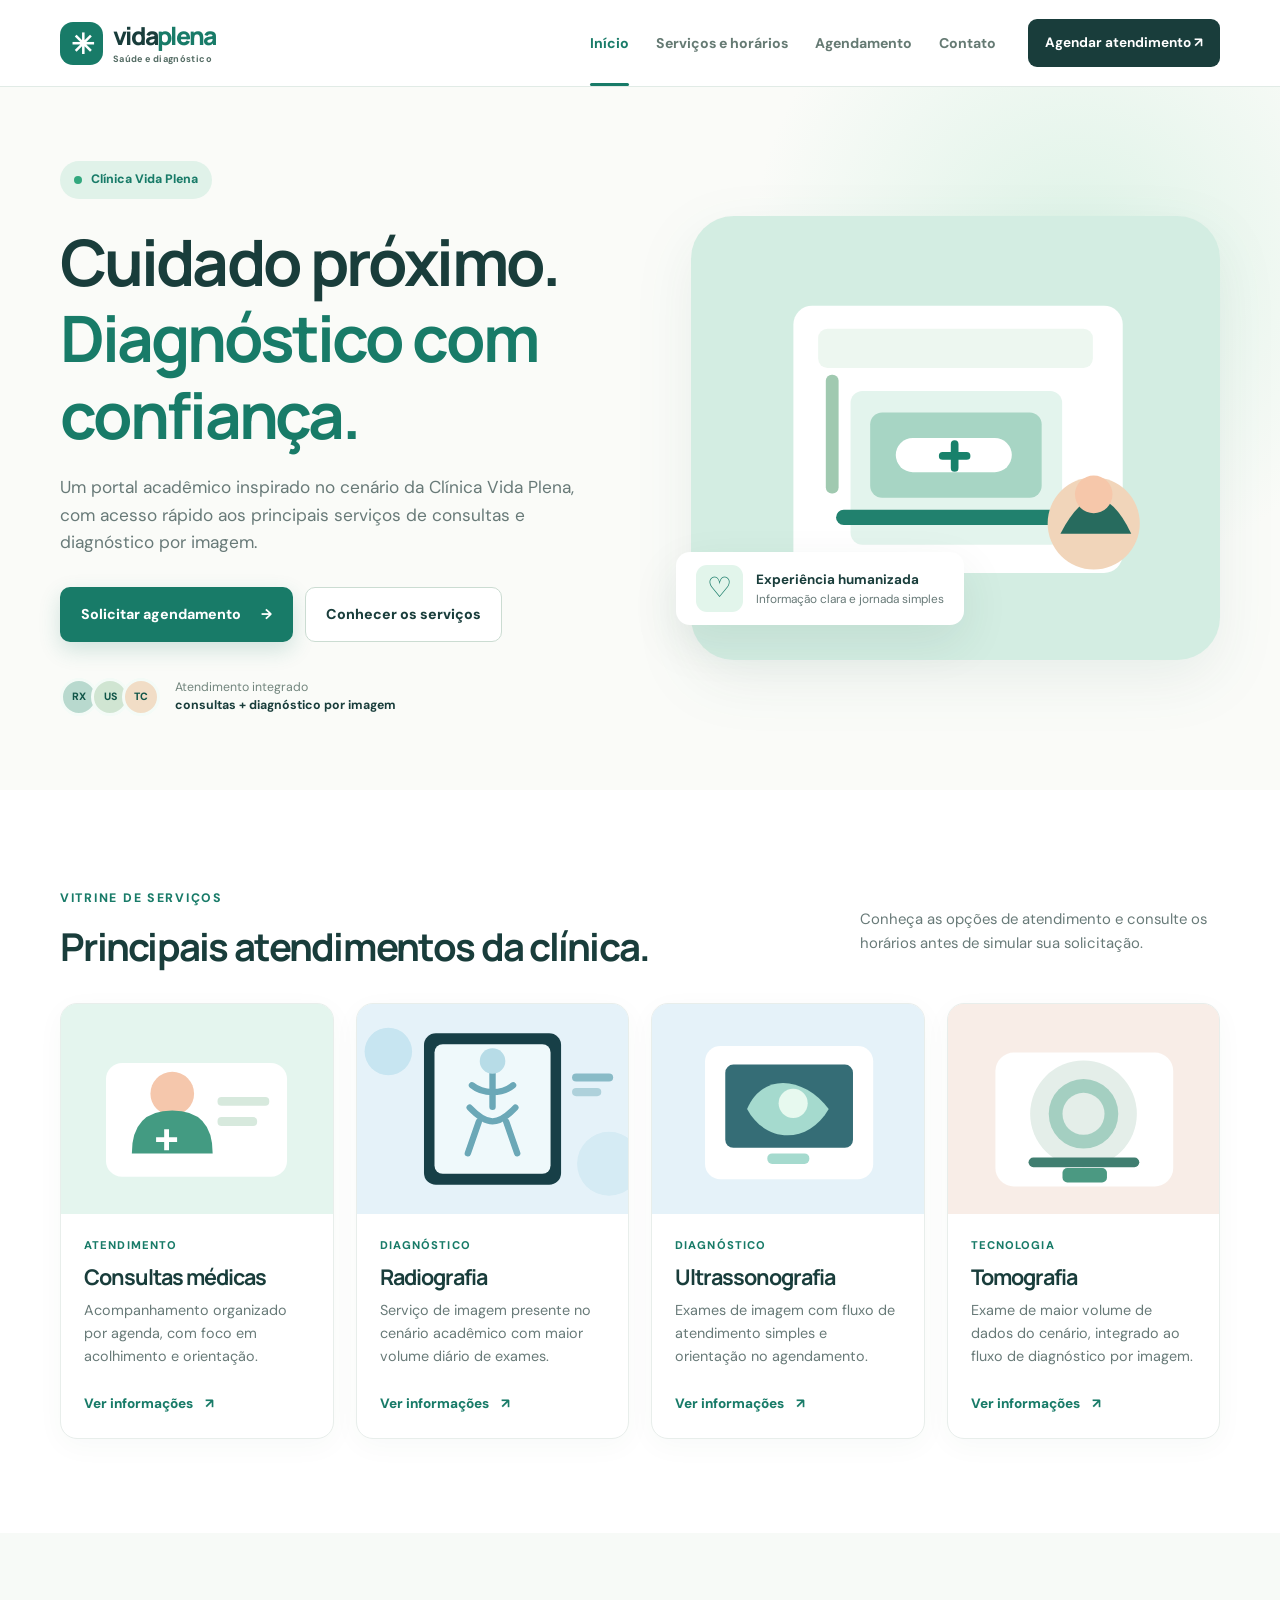
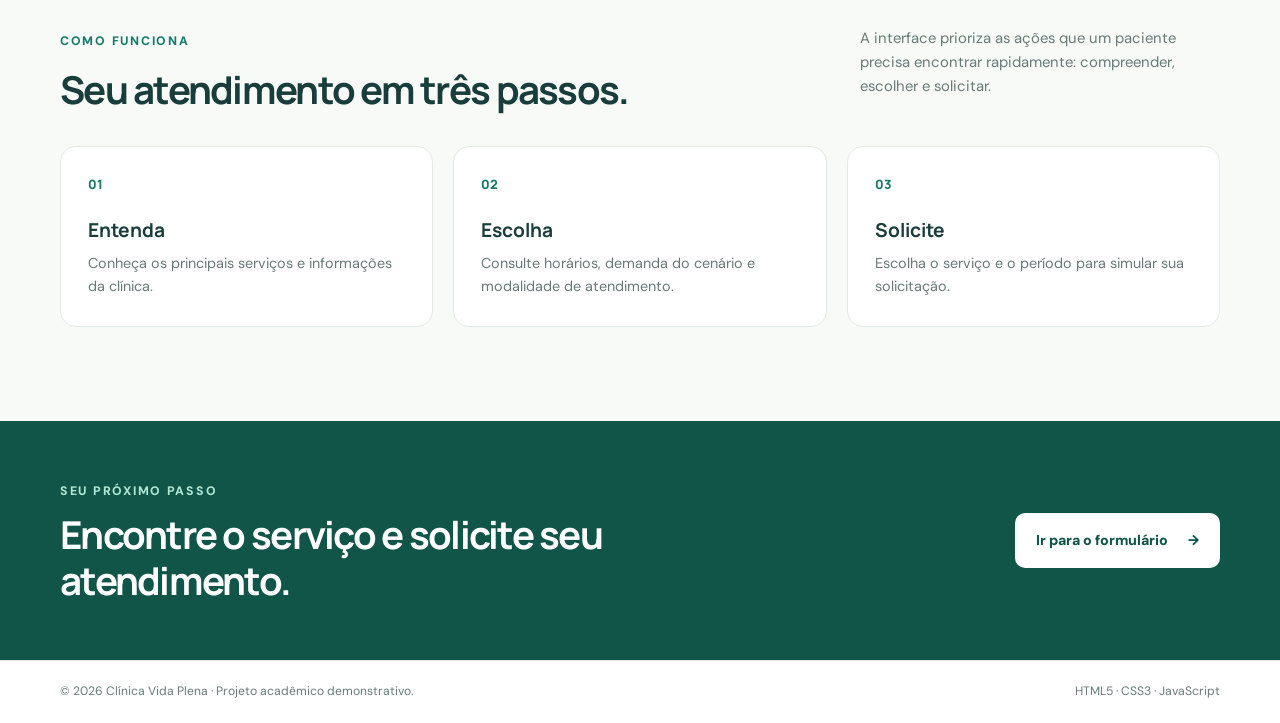
==== index.html @ b6d7f19d "Portal Clínica Vida Plena" ====
<!DOCTYPE html>
<html lang="pt-BR" class="no-js">
<head>
  <meta charset="UTF-8">
  <script>document.documentElement.classList.replace("no-js", "js");</script>
  <meta name="viewport" content="width=device-width, initial-scale=1.0">
  <meta name="description" content="Portal acadêmico da Clínica Vida Plena: consultas e serviços de diagnóstico por imagem.">
  <title>Início | Clínica Vida Plena</title>

  <link rel="preconnect" href="https://fonts.googleapis.com">
  <link rel="preconnect" href="https://fonts.gstatic.com" crossorigin>
  <link href="https://fonts.googleapis.com/css2?family=DM+Sans:wght@400;500;600;700&family=Manrope:wght@500;600;700;800&display=swap" rel="stylesheet">
  <link rel="stylesheet" href="style.css">
</head>
<body>
  <a class="skip-link" href="#conteudo">Pular para o conteúdo</a>

  <header class="site-header">
    <div class="container header-inner">
      <a class="brand" href="index.html" aria-label="Clínica Vida Plena, página inicial">
        <span class="brand-mark" aria-hidden="true">✳</span>
        <span>
          vida<span class="brand-accent">plena</span>
          <small>Saúde e diagnóstico</small>
        </span>
      </a>

      <button
        class="menu-toggle"
        type="button"
        aria-label="Abrir menu"
        aria-expanded="false"
        aria-controls="site-nav"
      >☰</button>

      <nav id="site-nav" class="site-nav" aria-label="Navegação principal">
        <a href="index.html" class="active" aria-current="page">Início</a>
        <a href="detalhes.html">Serviços e horários</a>
        <a href="cadastro.html">Agendamento</a>
        <a href="contato.html">Contato</a>
      </nav>

      <a class="header-cta" href="cadastro.html">
        Agendar atendimento <span aria-hidden="true">↗</span>
      </a>
    </div>
  </header>

  <main id="conteudo" tabindex="-1">
    <section class="hero" aria-labelledby="hero-title">
      <div class="container hero-layout">
        <div class="hero-copy">
          <span class="eyebrow">
            <span class="status-dot" aria-hidden="true"></span>
            Clínica Vida Plena
          </span>

          <h1 id="hero-title">
            Cuidado próximo.<br>
            <span>Diagnóstico com confiança.</span>
          </h1>

          <p>
            Um portal acadêmico inspirado no cenário da Clínica Vida Plena, com acesso rápido
            aos principais serviços de consultas e diagnóstico por imagem.
          </p>

          <div class="hero-actions">
            <a href="cadastro.html" class="btn btn-primary">
              Solicitar agendamento <span aria-hidden="true">→</span>
            </a>
            <a href="detalhes.html" class="btn btn-outline">Conhecer os serviços</a>
          </div>

          <div class="hero-proof" aria-label="Destaques do atendimento">
            <div class="avatars" aria-hidden="true">
              <span>RX</span>
              <span>US</span>
              <span>TC</span>
            </div>
            <span>
              Atendimento integrado<br>
              <strong>consultas + diagnóstico por imagem</strong>
            </span>
          </div>
        </div>

        <div class="hero-visual">
          <img
            src="assets/clinica.svg"
            alt="Ilustração de um ambiente acolhedor de atendimento da Clínica Vida Plena"
            width="620"
            height="520"
          >

          <div class="floating-card">
            <span class="floating-icon" aria-hidden="true">♡</span>
            <span>
              <strong>Experiência humanizada</strong>
              <small>Informação clara e jornada simples</small>
            </span>
          </div>
        </div>
      </div>
    </section>

    <section class="services section-pad" aria-labelledby="services-heading">
      <div class="container">
        <div class="section-heading">
          <div>
            <span class="section-label">VITRINE DE SERVIÇOS</span>
            <h2 id="services-heading">Principais atendimentos da clínica.</h2>
          </div>
          <p>
            Conheça as opções de atendimento e consulte os horários antes de simular sua solicitação.
          </p>
        </div>

        <div class="card-grid">
          <article class="service-card">
            <div class="service-image bg-mint">
              <img
                src="assets/consulta.svg"
                width="360"
                height="230"
                alt="Ilustração de uma consulta médica"
              >
            </div>
            <div class="service-content">
              <span class="card-category">ATENDIMENTO</span>
              <h3>Consultas médicas</h3>
              <p>Acompanhamento organizado por agenda, com foco em acolhimento e orientação.</p>
              <a href="detalhes.html#consultas" class="card-link">
                Ver informações <span aria-hidden="true">↗</span>
              </a>
            </div>
          </article>

          <article class="service-card">
            <div class="service-image bg-blue">
              <img
                src="assets/radiografia.svg"
                width="360"
                height="230"
                alt="Ilustração representando um exame de radiografia"
              >
            </div>
            <div class="service-content">
              <span class="card-category">DIAGNÓSTICO</span>
              <h3>Radiografia</h3>
              <p>Serviço de imagem presente no cenário acadêmico com maior volume diário de exames.</p>
              <a href="detalhes.html#radiografia" class="card-link">
                Ver informações <span aria-hidden="true">↗</span>
              </a>
            </div>
          </article>

          <article class="service-card">
            <div class="service-image bg-lilac">
              <img
                src="assets/ultrassom.svg"
                width="360"
                height="230"
                alt="Ilustração de um exame de ultrassonografia"
              >
            </div>
            <div class="service-content">
              <span class="card-category">DIAGNÓSTICO</span>
              <h3>Ultrassonografia</h3>
              <p>Exames de imagem com fluxo de atendimento simples e orientação no agendamento.</p>
              <a href="detalhes.html#ultrassonografia" class="card-link">
                Ver informações <span aria-hidden="true">↗</span>
              </a>
            </div>
          </article>

          <article class="service-card">
            <div class="service-image bg-peach">
              <img
                src="assets/tomografia.svg"
                width="360"
                height="230"
                alt="Ilustração de um equipamento de tomografia computadorizada"
              >
            </div>
            <div class="service-content">
              <span class="card-category">TECNOLOGIA</span>
              <h3>Tomografia</h3>
              <p>Exame de maior volume de dados do cenário, integrado ao fluxo de diagnóstico por imagem.</p>
              <a href="detalhes.html#tomografia" class="card-link">
                Ver informações <span aria-hidden="true">↗</span>
              </a>
            </div>
          </article>
        </div>
      </div>
    </section>

    <section class="journey section-pad" aria-labelledby="journey-heading">
      <div class="container">
        <div class="section-heading">
          <div>
            <span class="section-label">COMO FUNCIONA</span>
            <h2 id="journey-heading">Seu atendimento em três passos.</h2>
          </div>
          <p>
            A interface prioriza as ações que um paciente precisa encontrar rapidamente:
            compreender, escolher e solicitar.
          </p>
        </div>

        <ol class="journey-grid">
          <li>
            <span>01</span>
            <strong>Entenda</strong>
            <p>Conheça os principais serviços e informações da clínica.</p>
          </li>
          <li>
            <span>02</span>
            <strong>Escolha</strong>
            <p>Consulte horários, demanda do cenário e modalidade de atendimento.</p>
          </li>
          <li>
            <span>03</span>
            <strong>Solicite</strong>
            <p>Escolha o serviço e o período para simular sua solicitação.</p>
          </li>
        </ol>
      </div>
    </section>

    <section class="cta-band" aria-label="Chamada para agendamento">
      <div class="container cta-inner">
        <div>
          <span class="section-label light">SEU PRÓXIMO PASSO</span>
          <h2>Encontre o serviço e solicite seu atendimento.</h2>
        </div>
        <a href="cadastro.html" class="btn btn-light">
          Ir para o formulário <span aria-hidden="true">→</span>
        </a>
      </div>
    </section>
  </main>

  <footer class="site-footer">
    <div class="container footer-inner">
      <p>© <span id="current-year">2026</span> Clínica Vida Plena · Projeto acadêmico demonstrativo.</p>
      <p>HTML5 · CSS3 · JavaScript</p>
    </div>
  </footer>

  <script src="script.js" defer></script>
</body>
</html>
---- style.css ----
/* =========================================================
   CLÍNICA VIDA PLENA — STYLE.CSS
   Projeto acadêmico: HTML5, CSS3 e JavaScript
   ========================================================= */

:root {
  --ink: #193d3b;
  --muted: #687a78;
  --green: #187b68;
  --deep: #105548;
  --mint: #e8f6ee;
  --line: #e1ebe6;
  --cream: #fafbf8;
  --white: #ffffff;
  --shadow: 0 18px 48px rgba(23, 70, 60, 0.09);
}

* {
  box-sizing: border-box;
}

html {
  scroll-behavior: smooth;
}

body {
  margin: 0;
  background: var(--white);
  color: var(--ink);
  font: 16px/1.6 "DM Sans", sans-serif;
}

h1,
h2,
h3,
p {
  margin-top: 0;
}

h1,
h2,
h3 {
  font-family: "Manrope", sans-serif;
  line-height: 1.2;
  letter-spacing: -0.045em;
}

h1 {
  font-size: clamp(2.7rem, 5vw, 5.2rem);
}

h2 {
  font-size: clamp(2rem, 3vw, 3.2rem);
}

h3 {
  font-size: 1.35rem;
}

p {
  color: var(--muted);
}

a {
  color: inherit;
  text-decoration: none;
}

img {
  max-width: 100%;
  height: auto;
}

button,
input,
select {
  font: inherit;
}

.container {
  width: min(1160px, calc(100% - 44px));
  margin: 0 auto;
}

/* Acessibilidade */
.skip-link {
  position: fixed;
  top: 12px;
  left: 12px;
  z-index: 100;
  transform: translateY(-160%);
  padding: 10px 14px;
  border-radius: 8px;
  background: var(--ink);
  color: var(--white);
  font-weight: 700;
}

.skip-link:focus {
  transform: translateY(0);
}

/* Cabeçalho e navegação */
.site-header {
  position: sticky;
  top: 0;
  z-index: 20;
  border-bottom: 1px solid var(--line);
  background: rgba(255, 255, 255, 0.96);
  backdrop-filter: blur(12px);
}

.header-inner {
  display: flex;
  align-items: center;
  gap: 32px;
  min-height: 86px;
}

.brand {
  display: flex;
  align-items: center;
  gap: 10px;
  font-family: "Manrope", sans-serif;
  font-size: 1.55rem;
  font-weight: 800;
  line-height: 1.1;
  letter-spacing: -0.07em;
}

.brand-mark {
  display: grid;
  place-items: center;
  width: 43px;
  height: 43px;
  border-radius: 13px;
  background: var(--green);
  color: var(--white);
  font-size: 28px;
}

.brand-accent {
  color: var(--green);
}

.brand small {
  display: block;
  margin-top: 4px;
  color: #536b63;
  font-family: "DM Sans", sans-serif;
  font-size: 0.57rem;
  font-weight: 700;
  letter-spacing: 0.04em;
}

.site-nav {
  display: flex;
  align-items: center;
  gap: 27px;
  margin-left: auto;
}

.site-nav a {
  color: #657a73;
  font-size: 0.88rem;
  font-weight: 700;
  transition: color 0.2s ease;
}

.site-nav a:hover,
.site-nav a.active {
  color: var(--green);
}

.site-nav a.active {
  position: relative;
}

.site-nav a.active::after {
  position: absolute;
  right: 0;
  bottom: -32px;
  left: 0;
  height: 3px;
  border-radius: 2px;
  background: var(--green);
  content: "";
}

.header-cta {
  padding: 13px 17px;
  border-radius: 9px;
  background: var(--ink);
  color: var(--white);
  font-size: 0.85rem;
  font-weight: 700;
  transition: transform 0.2s ease, background 0.2s ease;
}

.header-cta:hover {
  transform: translateY(-2px);
  background: var(--deep);
}

.menu-toggle {
  display: none;
  border: 0;
  background: transparent;
  color: var(--ink);
  cursor: pointer;
  font-size: 1.6rem;
}

/* Botões */
.btn {
  display: inline-flex;
  align-items: center;
  justify-content: center;
  gap: 20px;
  padding: 15px 20px;
  border: 1px solid transparent;
  border-radius: 10px;
  cursor: pointer;
  font-size: 0.89rem;
  font-weight: 800;
  transition: transform 0.2s ease, background 0.2s ease, box-shadow 0.2s ease;
}

.btn:hover {
  transform: translateY(-3px);
}

.btn-primary {
  background: var(--green);
  box-shadow: 0 8px 21px rgba(24, 123, 104, 0.19);
  color: var(--white);
}

.btn-primary:hover {
  background: var(--deep);
}

.btn-outline {
  border-color: #cbdcd2;
  background: var(--white);
  color: var(--ink);
}

.btn-outline:hover {
  background: #f3faf6;
}

.btn-light {
  background: var(--white);
  color: var(--deep);
}

/* Página inicial */
.hero {
  overflow: hidden;
  background:
    radial-gradient(circle at 84% 24%, rgba(212, 240, 225, 0.75), transparent 27%),
    var(--cream);
}

.hero-layout {
  display: grid;
  grid-template-columns: 1.05fr 0.95fr;
  align-items: center;
  gap: 46px;
  padding: 74px 0;
}

.eyebrow,
.section-label {
  color: var(--green);
  font-size: 0.77rem;
  font-weight: 800;
  letter-spacing: 0.14em;
}

.eyebrow {
  display: inline-flex;
  align-items: center;
  gap: 9px;
  padding: 9px 14px;
  border-radius: 30px;
  background: #e0f2e9;
  letter-spacing: 0;
}

.status-dot {
  width: 8px;
  height: 8px;
  border-radius: 50%;
  background: #32a87e;
}

.hero h1 {
  margin: 25px 0 20px;
}

.hero h1 span,
.page-banner h1 span {
  color: var(--green);
}

.hero-copy > p {
  max-width: 530px;
  font-size: 1.08rem;
}

.hero-actions {
  display: flex;
  flex-wrap: wrap;
  gap: 12px;
  margin: 30px 0 36px;
}

.hero-proof {
  display: flex;
  align-items: center;
  gap: 15px;
  color: #72857d;
  font-size: 0.77rem;
  line-height: 1.45;
}

.hero-proof strong {
  color: var(--ink);
}

.avatars {
  display: flex;
  padding-left: 7px;
}

.avatars span {
  display: grid;
  place-items: center;
  width: 38px;
  height: 38px;
  margin-left: -7px;
  border: 3px solid #f4fbf7;
  border-radius: 50%;
  background: #b8d9ce;
  color: var(--deep);
  font-size: 0.66rem;
  font-weight: 800;
}

.avatars span:nth-child(2) {
  background: #d0e5d2;
}

.avatars span:nth-child(3) {
  background: #f1ddc6;
}

.hero-visual {
  position: relative;
}

.hero-visual > img {
  display: block;
  width: 100%;
  filter: drop-shadow(0 20px 28px rgba(31, 94, 72, 0.08));
}

.floating-card {
  position: absolute;
  bottom: 35px;
  left: -15px;
  display: flex;
  align-items: center;
  gap: 13px;
  padding: 13px 20px;
  border-radius: 14px;
  background: var(--white);
  box-shadow: var(--shadow);
}

.floating-icon {
  display: grid;
  place-items: center;
  width: 47px;
  height: 47px;
  border-radius: 11px;
  background: #e2f5eb;
  color: var(--green);
  font-size: 28px;
}

.floating-card strong,
.floating-card small {
  display: block;
}

.floating-card strong {
  font-size: 0.84rem;
}

.floating-card small {
  color: var(--muted);
  font-size: 0.74rem;
}

.section-pad {
  padding: 94px 0;
}

.section-heading {
  display: flex;
  align-items: end;
  justify-content: space-between;
  gap: 40px;
  margin-bottom: 33px;
}

.section-heading h2 {
  margin: 15px 0 0;
}

.section-heading > p {
  max-width: 360px;
  font-size: 0.93rem;
}

/* Requisito: vitrine em CSS Grid */
.card-grid {
  display: grid;
  grid-template-columns: repeat(4, minmax(0, 1fr));
  gap: 22px;
}

.service-card {
  overflow: hidden;
  border: 1px solid #e8eeeb;
  border-radius: 17px;
  background: var(--white);
  box-shadow: 0 7px 28px rgba(27, 76, 61, 0.035);
  transition: transform 0.25s ease, box-shadow 0.25s ease;
}

/* Requisito: efeito hover com transform: scale */
.service-card:hover {
  transform: scale(1.025);
  box-shadow: var(--shadow);
}

.service-image {
  display: grid;
  place-items: center;
  height: 210px;
  overflow: hidden;
}

.service-image img {
  width: 100%;
  height: 100%;
  object-fit: cover;
}

.bg-mint {
  background: #e4f5ee;
}

.bg-blue {
  background: #e5f2f9;
}

.bg-lilac {
  background: #f0eef8;
}

.bg-peach {
  background: #f8ede7;
}

.service-content {
  padding: 23px;
}

.card-category {
  color: var(--green);
  font-size: 0.7rem;
  font-weight: 800;
  letter-spacing: 0.1em;
}

.service-content h3 {
  margin: 9px 0;
}

.service-content p {
  min-height: 86px;
  font-size: 0.9rem;
}

.card-link {
  color: var(--green);
  font-size: 0.85rem;
  font-weight: 800;
}

.card-link span {
  margin-left: 9px;
}

.journey {
  background: #f7faf7;
}

.journey-grid {
  display: grid;
  grid-template-columns: repeat(3, minmax(0, 1fr));
  gap: 20px;
  margin: 0;
  padding: 0;
  list-style: none;
}

.journey-grid li {
  padding: 27px;
  border: 1px solid var(--line);
  border-radius: 16px;
  background: var(--white);
}

.journey-grid li > span {
  display: block;
  margin-bottom: 20px;
  color: var(--green);
  font-family: "Manrope", sans-serif;
  font-size: 0.8rem;
  font-weight: 800;
}

.journey-grid strong {
  display: block;
  margin-bottom: 7px;
  font-family: "Manrope", sans-serif;
  font-size: 1.2rem;
}

.journey-grid p {
  margin: 0;
  font-size: 0.9rem;
}

.cta-band {
  padding: 56px 0;
  background: var(--deep);
}

.cta-inner {
  display: flex;
  align-items: center;
  justify-content: space-between;
  gap: 25px;
}

.cta-inner h2 {
  max-width: 650px;
  margin: 10px 0 0;
  color: var(--white);
}

.section-label.light {
  color: #b0e7d3;
}

/* Páginas internas */
.page-banner {
  padding: 84px 0 75px;
  background: #f2f9f5;
}

.page-banner.compact {
  padding: 67px 0;
}

.page-banner h1 {
  margin: 17px 0;
  font-size: clamp(2.5rem, 4.5vw, 4.4rem);
}

.page-banner p {
  max-width: 650px;
  margin: 0;
}

.details-layout {
  display: grid;
  grid-template-columns: 1fr 1fr;
  align-items: center;
  gap: 80px;
}

.details-layout h2 {
  margin: 16px 0;
}

.body-lead {
  font-size: 1.05rem;
}

.feature-list {
  margin: 30px 0 0;
}

.feature-list > div {
  padding: 18px 0;
  border-top: 1px solid var(--line);
}

.feature-list dt {
  font-weight: 800;
}

.feature-list dd {
  margin: 5px 0 0;
  color: var(--muted);
  font-size: 0.92rem;
}

.video-card {
  padding: 12px;
  border: 1px solid var(--line);
  border-radius: 18px;
  background: var(--white);
  box-shadow: var(--shadow);
}

.video-shell {
  overflow: hidden;
  border-radius: 12px;
  background: #e6efe8;
  aspect-ratio: 16 / 9;
}

.video-shell iframe {
  width: 100%;
  height: 100%;
  border: 0;
}

.video-caption {
  margin: 12px 7px 4px;
  font-size: 0.74rem;
}

.soft-section {
  background: #f7faf7;
}

.soft-section h2 {
  margin: 16px 0;
}

.section-intro {
  max-width: 720px;
}

/* Requisito: tabela semântica + border-collapse */
.table-scroll {
  overflow-x: auto;
  margin-top: 26px;
  border: 1px solid var(--line);
  border-radius: 14px;
  background: var(--white);
}

table {
  width: 100%;
  min-width: 680px;
  border-collapse: collapse;
}

caption {
  padding: 18px 22px;
  text-align: left;
  font-weight: 700;
}

th,
td {
  padding: 16px 22px;
  border-top: 1px solid var(--line);
  text-align: left;
  font-size: 0.9rem;
}

thead {
  background: #ecf6ef;
}

thead th {
  color: var(--deep);
}

/* Requisito: efeito zebrado e destaque no hover */
tbody tr:nth-child(even) {
  background: #f8fbf9;
}

tbody tr:hover {
  background: #e9f5ed;
}

/* Requisito: indicadores com progress e Flexbox */
.indicators {
  display: grid;
  grid-template-columns: repeat(3, minmax(0, 1fr));
  gap: 20px;
  margin-top: 35px;
}

.indicator {
  padding: 23px;
  border: 1px solid var(--line);
  border-radius: 13px;
  background: var(--white);
}

.indicator-head,
.progress-row {
  display: flex;
  align-items: center;
  justify-content: space-between;
  gap: 15px;
}

.indicator-head {
  margin-bottom: 13px;
  font-size: 0.92rem;
}

.indicator-head strong {
  color: var(--green);
}

.progress-row progress {
  flex: 1;
  height: 13px;
  accent-color: var(--green);
}

.progress-row span {
  color: var(--muted);
  font-size: 0.72rem;
}

.tiny-note {
  margin-top: 15px;
  font-size: 0.75rem;
}

/* Formulário */
.form-layout {
  display: grid;
  grid-template-columns: 0.75fr 1.25fr;
  align-items: start;
  gap: 65px;
}

.form-aside h2 {
  margin: 13px 0 18px;
}

.aside-note {
  display: flex;
  gap: 13px;
  margin-top: 30px;
  padding: 20px;
  border-radius: 13px;
  background: #e8f6ee;
}

.aside-note > span {
  color: var(--green);
  font-size: 23px;
}

.aside-note p {
  margin: 0;
  font-size: 0.84rem;
}

.appointment-form {
  padding: 32px;
  border: 1px solid var(--line);
  border-radius: 18px;
  background: var(--white);
  box-shadow: var(--shadow);
}

fieldset {
  min-width: 0;
  margin: 0 0 30px;
  padding: 0;
  border: 0;
}

fieldset + fieldset {
  padding-top: 26px;
  border-top: 1px solid var(--line);
}

legend {
  margin-bottom: 20px;
  font-family: "Manrope", sans-serif;
  font-size: 1.15rem;
  font-weight: 800;
}

.input-grid {
  display: grid;
  grid-template-columns: 1fr 1fr;
  gap: 16px;
}

.form-field {
  margin-bottom: 21px;
}

.form-field label,
.field-label {
  display: block;
  margin-bottom: 8px;
  font-size: 0.87rem;
  font-weight: 700;
}

.form-field label span[aria-hidden="true"],
.field-label span[aria-hidden="true"] {
  color: #c75e3d;
}

input:not([type="radio"]),
select {
  width: 100%;
  padding: 13px 14px;
  border: 1px solid #ccddd4;
  border-radius: 9px;
  outline: none;
  background: var(--white);
  color: var(--ink);
  transition: border-color 0.2s ease, box-shadow 0.2s ease;
}

/* Requisito: feedback visual com :focus */
input:focus,
select:focus {
  border-color: var(--green);
  box-shadow: 0 0 0 4px rgba(24, 123, 104, 0.12);
}

.radio-group {
  display: flex;
  gap: 10px;
}

.radio-card {
  display: flex !important;
  flex: 1;
  align-items: center;
  gap: 8px;
  padding: 12px;
  border: 1px solid #d8e5dd;
  border-radius: 9px;
  background: #f8fbf9;
  cursor: pointer;
}

.radio-card:has(input:checked) {
  border-color: var(--green);
  background: #e5f5eb;
}

.radio-card input {
  accent-color: var(--green);
}

.form-submit {
  width: 100%;
}

.form-feedback {
  margin-top: 18px;
  padding: 15px 17px;
  border: 1px solid #b6dcca;
  border-radius: 10px;
  background: #e8f7ef;
  color: var(--deep);
  font-size: 0.9rem;
}

/* Perfil / contato — centralização com Flexbox */
.contact-stage {
  display: flex;
  align-items: center;
  justify-content: center;
  min-height: calc(100vh - 156px);
  padding: 55px 22px;
  background: radial-gradient(circle at 50% 15%, #e3f5e9, #f9fbf8 65%);
}

.profile-card {
  width: min(100%, 500px);
  padding: 38px;
  border: 1px solid var(--line);
  border-radius: 23px;
  background: var(--white);
  box-shadow: 0 25px 75px rgba(24, 72, 58, 0.10);
  text-align: center;
}

.profile-photo-wrap {
  display: flex;
  justify-content: center;
  margin-bottom: 18px;
}

.profile-photo {
  width: 132px;
  height: 132px;
  border: 6px solid #eaf5ef;
  border-radius: 50%;
  object-fit: cover;
}

.profile-tag {
  display: inline-block;
  padding: 6px 13px;
  border-radius: 20px;
  background: #e9f6ee;
  color: var(--green);
  font-size: 0.68rem;
  font-weight: 800;
  letter-spacing: 0.11em;
}

.profile-card h1 {
  margin: 16px 0 5px;
  font-size: 2rem;
}

.profile-role {
  margin-bottom: 16px;
  color: var(--green);
  font-weight: 700;
}

.profile-bio {
  font-size: 0.91rem;
}

.profile-socials {
  display: flex;
  justify-content: center;
  gap: 10px;
  margin: 27px 0;
}

.profile-socials a {
  display: grid;
  place-items: center;
  width: 48px;
  height: 48px;
  border: 1px solid var(--line);
  border-radius: 12px;
  background: #f7faf8;
  color: var(--deep);
  font-size: 1.35rem;
  transition: transform 0.2s ease, background 0.2s ease;
}

.profile-socials a:hover {
  transform: translateY(-3px);
  background: #e7f6eb;
}

.profile-actions {
  display: flex;
  flex-wrap: wrap;
  justify-content: center;
  gap: 10px;
}

.contact-disclaimer {
  margin: 19px 0 0;
  font-size: 0.72rem;
}

/* Rodapé */
.site-footer {
  border-top: 1px solid var(--line);
  background: var(--white);
}

.footer-inner {
  display: flex;
  justify-content: space-between;
  gap: 15px;
  padding: 21px 0;
}

.footer-inner p {
  margin: 0;
  font-size: 0.76rem;
}

/* Estados de foco para navegação por teclado */
a:focus-visible,
button:focus-visible {
  outline: 3px solid #72b6a0;
  outline-offset: 3px;
}

/* Responsividade */
@media (max-width: 1100px) {
  .header-inner {
    gap: 18px;
  }

  .site-nav {
    gap: 15px;
  }

  .header-cta {
    display: none;
  }

  .card-grid {
    grid-template-columns: repeat(2, minmax(0, 1fr));
  }
}

@media (max-width: 760px) {
  .header-inner {
    flex-wrap: wrap;
    min-height: 72px;
  }

  .menu-toggle {
    display: block;
    margin-left: auto;
  }

  .site-nav {
    display: none;
    order: 3;
    flex-basis: 100%;
    flex-direction: column;
    align-items: stretch;
    gap: 0;
    padding: 0 0 18px;
  }

  .site-nav.open {
    display: flex;
  }

  .site-nav a {
    padding: 10px;
  }

  .site-nav a.active::after {
    display: none;
  }

  .hero-layout,
  .details-layout,
  .form-layout {
    grid-template-columns: 1fr;
    gap: 30px;
  }

  .hero-layout {
    padding: 50px 0;
  }

  .hero-visual {
    max-width: 520px;
    margin: auto;
  }

  .floating-card {
    left: 0;
  }

  .section-pad {
    padding: 64px 0;
  }

  .section-heading,
  .cta-inner {
    flex-direction: column;
    align-items: start;
  }

  .journey-grid,
  .indicators {
    grid-template-columns: 1fr;
  }

  .form-layout {
    gap: 27px;
  }

  .footer-inner {
    flex-direction: column;
  }

  .contact-stage {
    min-height: calc(100vh - 150px);
  }
}

@media (max-width: 560px) {
  .container {
    width: min(100% - 32px, 1160px);
  }

  .hero-actions {
    flex-direction: column;
    align-items: stretch;
  }

  .card-grid,
  .input-grid {
    grid-template-columns: 1fr;
  }

  .hero-visual {
    margin-top: 10px;
  }

  .radio-group {
    flex-wrap: wrap;
  }

  .radio-card {
    min-width: 130px;
  }

  .appointment-form {
    padding: 22px;
  }

  .profile-card {
    padding: 27px 18px;
  }

  .floating-card {
    bottom: 7px;
  }

  .section-heading > p {
    max-width: 100%;
  }
}

@media (prefers-reduced-motion: reduce) {
  *,
  *::before,
  *::after {
    scroll-behavior: auto !important;
    transition: none !important;
  }
}

/* Refinamentos de acessibilidade e consistência entre telas. */
body { min-height: 100vh; display: flex; flex-direction: column; }
main { flex: 1; min-width: 0; }
[id] { scroll-margin-top: 110px; }
.service-card { display: flex; flex-direction: column; }
.service-content { display: flex; flex: 1; flex-direction: column; }
.service-content p { min-height: 0; }
.card-link { margin-top: auto; padding-top: 10px; }
.card-link:focus-visible { border-radius: 3px; }
.progress-row progress { min-width: 0; width: 0; }
.progress-row span { flex-shrink: 0; }
.table-scroll:focus-visible, .form-feedback:focus-visible { outline: 3px solid var(--green); outline-offset: 4px; }
.video-caption a { color: var(--deep); text-decoration: underline; }
.form-help { font-size: .85rem; }
button:disabled { opacity: .65; cursor: not-allowed; }
.radio-card:focus-within { outline: 3px solid var(--green); outline-offset: 2px; }
@media (max-width: 760px) {
  .no-js .site-nav { display: flex; }
  .no-js .menu-toggle { display: none; }
  .site-nav a[aria-current="page"] { background: var(--mint); border-radius: 8px; }
  .menu-toggle { min-width: 44px; min-height: 44px; }
  .hero h1, .page-banner h1 { font-size: clamp(2rem, 8vw, 3.5rem); overflow-wrap: anywhere; }
  .floating-card { max-width: 100%; padding: 12px; gap: 8px; }
  .floating-icon { flex-shrink: 0; }
  .radio-card { min-width: 0; flex-basis: 100%; }
  .contact-stage { min-height: calc(100svh - 170px); }
}
@media print {
  .site-header { position: static; }
  .menu-toggle, .header-cta, .hero-actions, .cta-band { display: none; }
  .section-pad, .page-banner { padding: 24px 0; }
  .service-card, .profile-card { break-inside: avoid; box-shadow: none; }
}
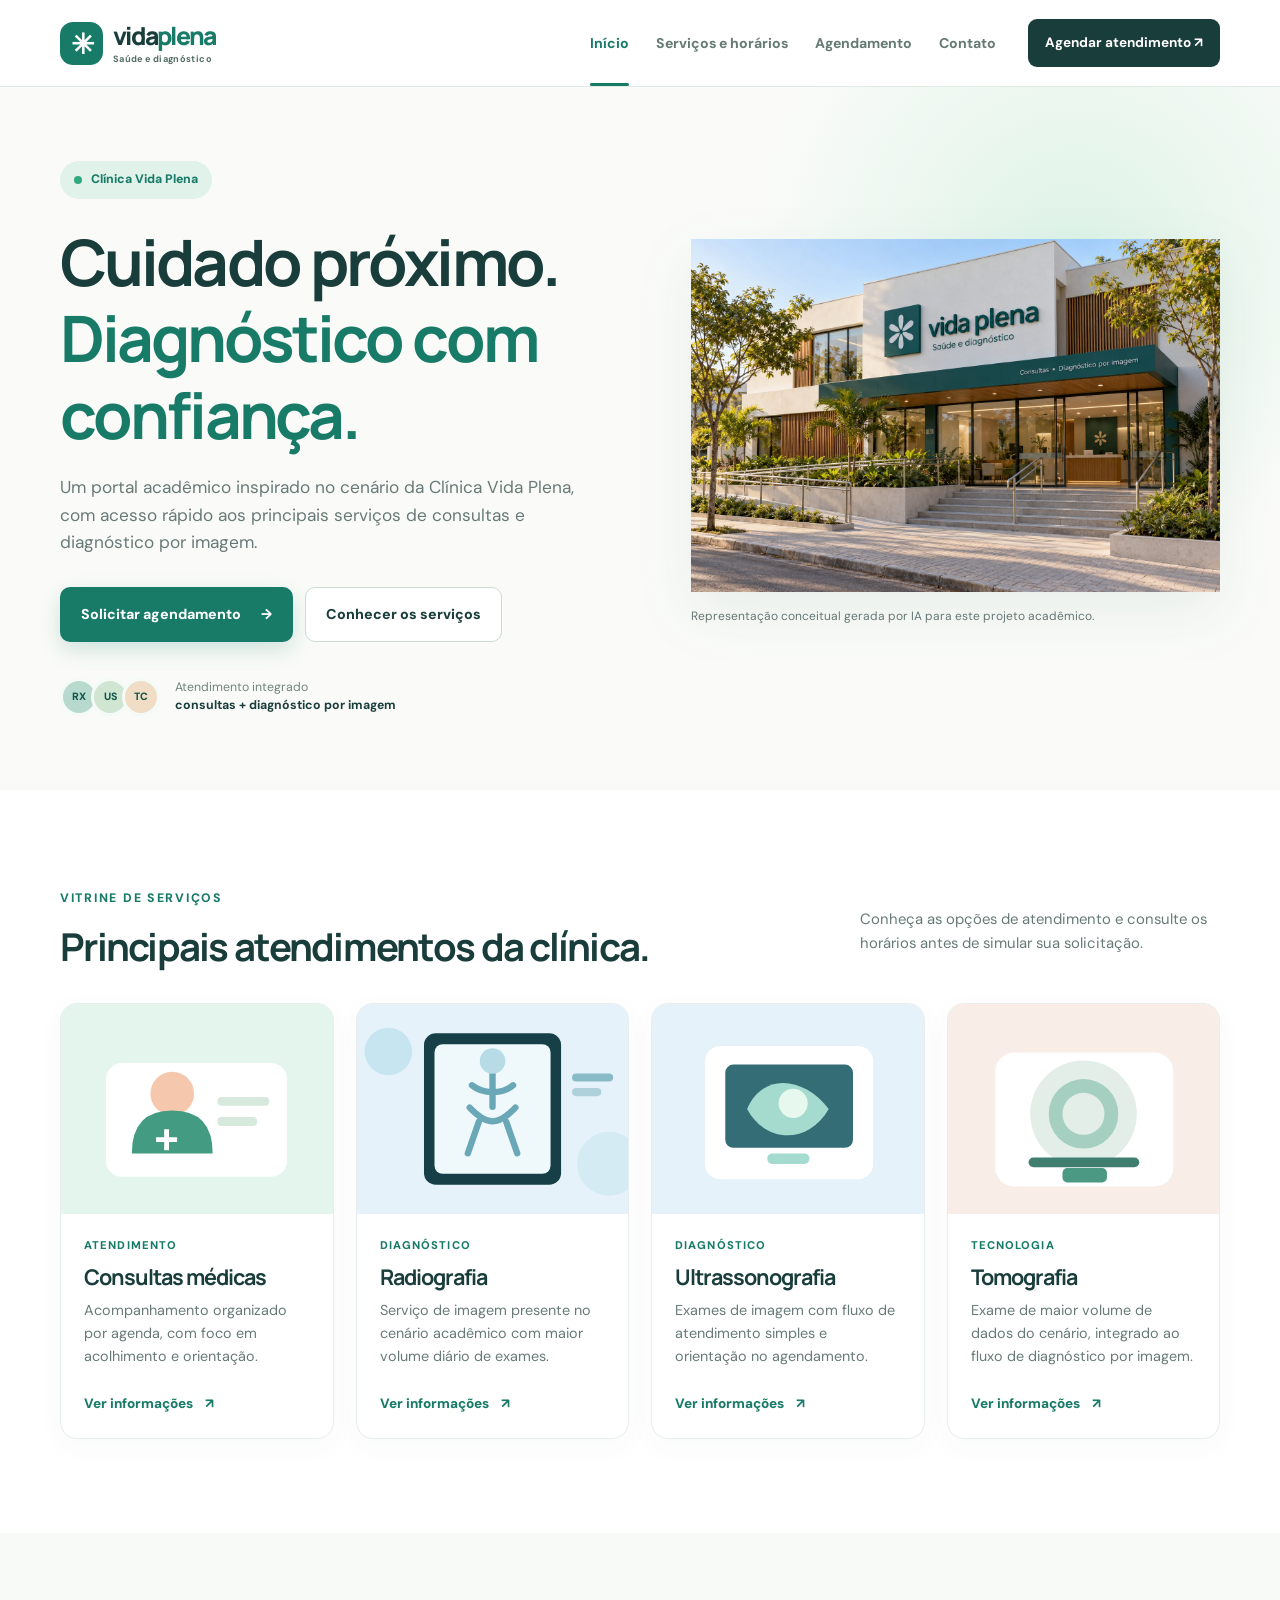
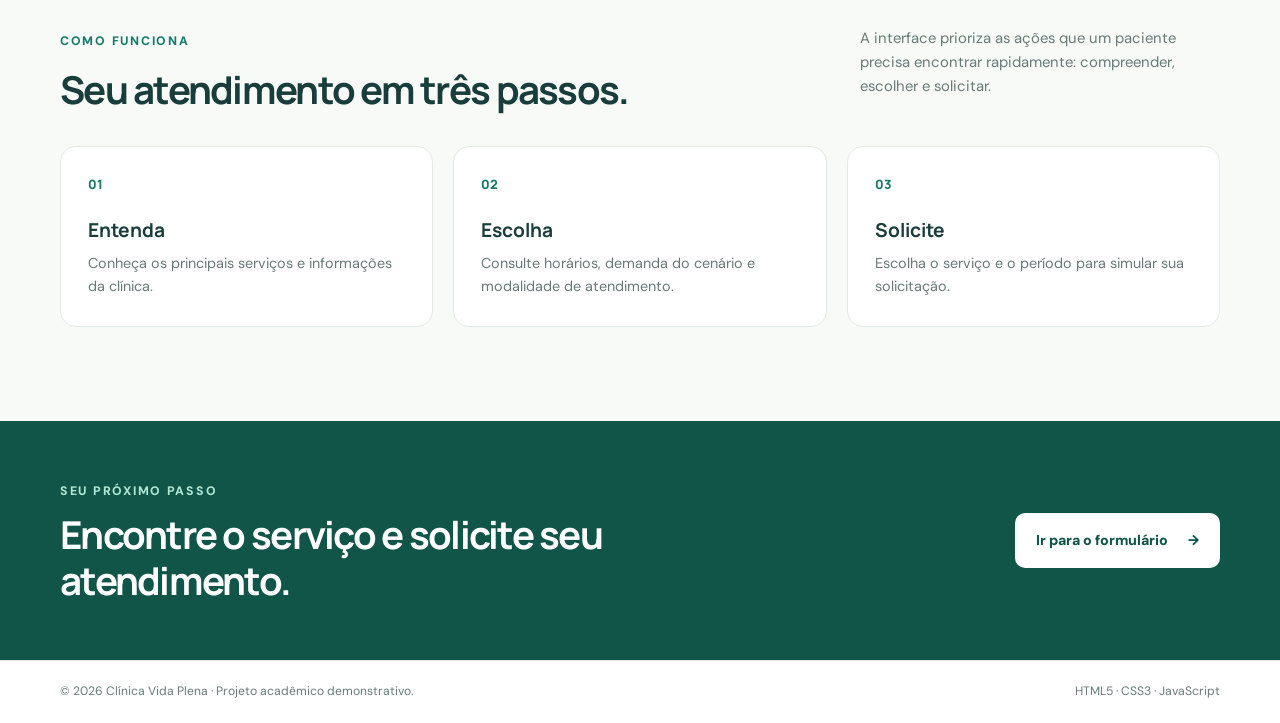
==== commit 25a9098e: "Update index.html" ====
--- a/index.html
+++ b/index.html
@@ -87,19 +87,14 @@
 
         <div class="hero-visual">
           <img
-            src="assets/clinica.svg"
-            alt="Ilustração de um ambiente acolhedor de atendimento da Clínica Vida Plena"
-            width="620"
-            height="520"
+            src="assets/clinica-fachada.svg"
+            alt="Fachada conceitual da Clínica Vida Plena, com identidade verde, entrada envidraçada e rampa de acesso"
+            aria-describedby="fachada-legenda"
+            width="1536"
+            height="1024"
           >
 
-          <div class="floating-card">
-            <span class="floating-icon" aria-hidden="true">♡</span>
-            <span>
-              <strong>Experiência humanizada</strong>
-              <small>Informação clara e jornada simples</small>
-            </span>
-          </div>
+          <p id="fachada-legenda" class="tiny-note">Representação conceitual gerada por IA para este projeto acadêmico.</p>
         </div>
       </div>
     </section>
--- a/style.css
+++ b/style.css
@@ -1204,3 +1204,9 @@
   .section-pad, .page-banner { padding: 24px 0; }
   .service-card, .profile-card { break-inside: avoid; box-shadow: none; }
 }
+
+/* Rótulos mantêm os links de tecnologia legíveis sem a fonte de ícones. */
+.profile-socials { flex-wrap: wrap; }
+.profile-socials a { width: 78px; height: 68px; align-content: center; gap: 4px; }
+.technology-label { font-size: .7rem; font-weight: 700; line-height: 1.2; }
+.profile-socials i { line-height: 1; }
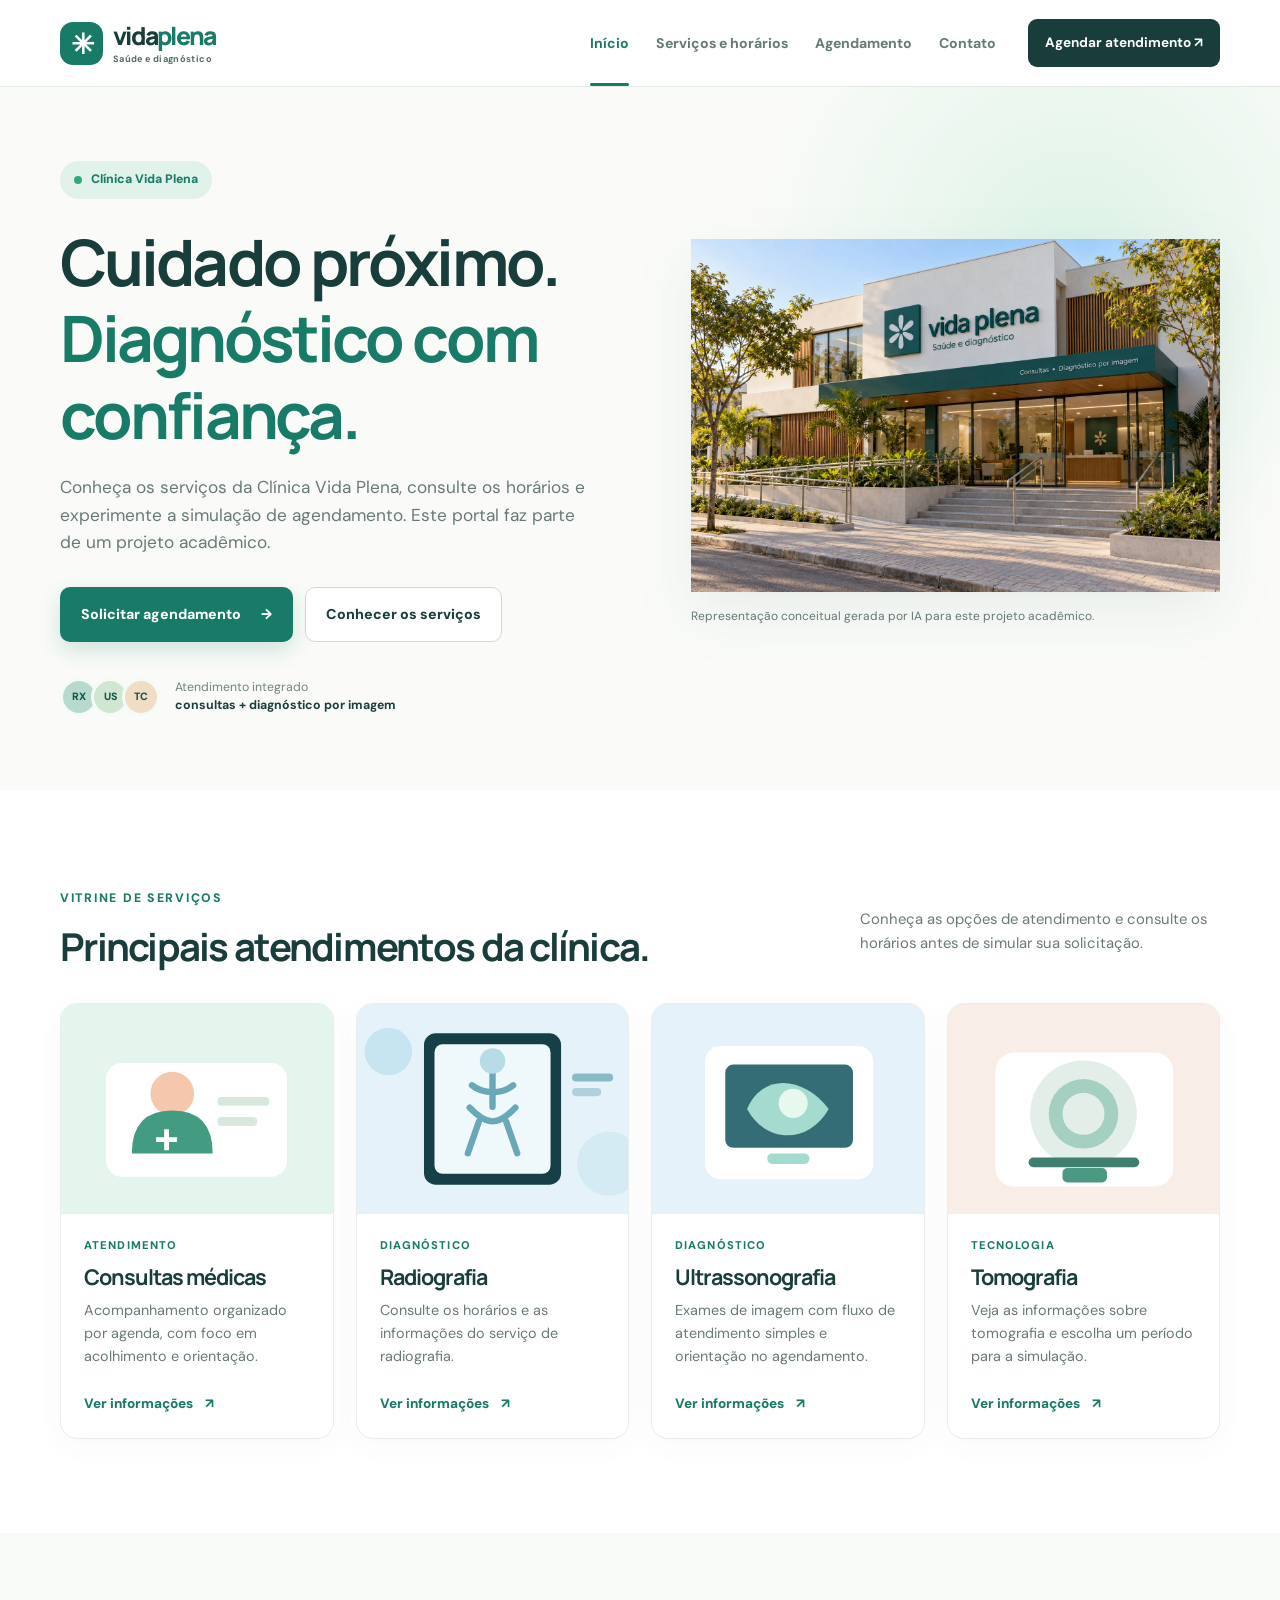
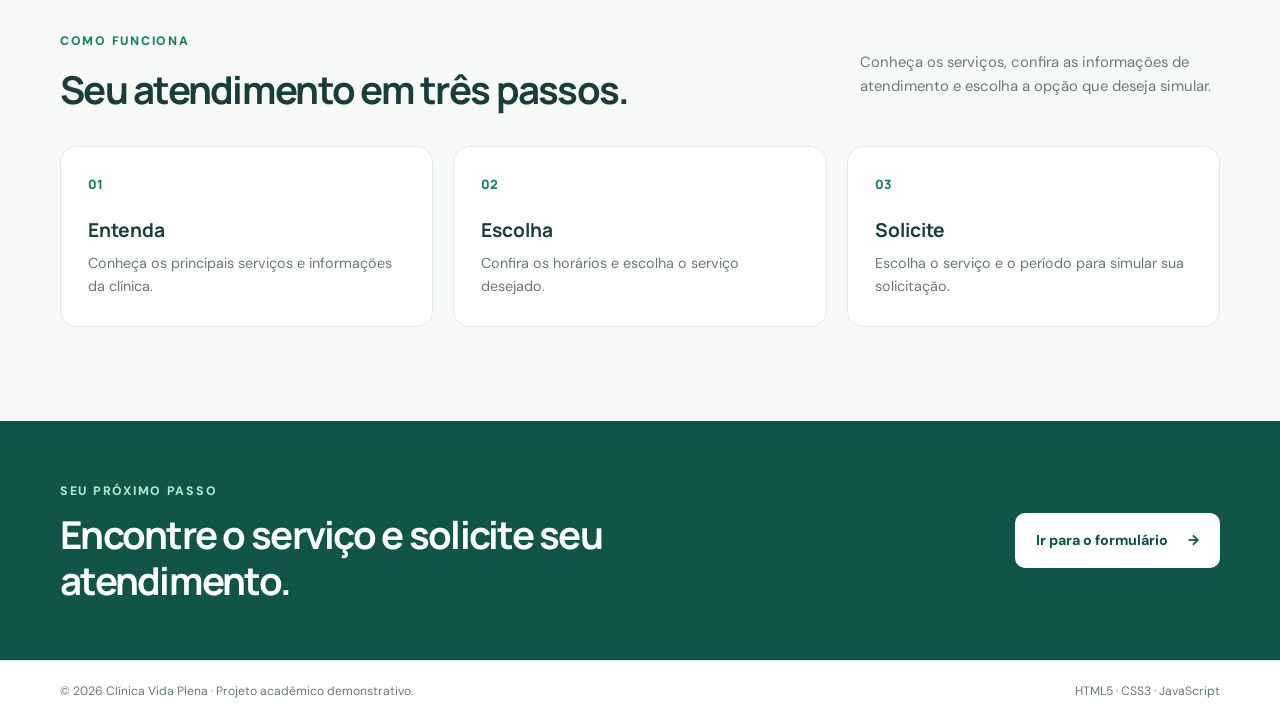
==== commit d6336e3b: "Update index.html" ====
--- a/index.html
+++ b/index.html
@@ -61,8 +61,8 @@
           </h1>
 
           <p>
-            Um portal acadêmico inspirado no cenário da Clínica Vida Plena, com acesso rápido
-            aos principais serviços de consultas e diagnóstico por imagem.
+            Conheça os serviços da Clínica Vida Plena, consulte os horários e experimente
+            a simulação de agendamento. Este portal faz parte de um projeto acadêmico.
           </p>
 
           <div class="hero-actions">
@@ -143,7 +143,7 @@
             <div class="service-content">
               <span class="card-category">DIAGNÓSTICO</span>
               <h3>Radiografia</h3>
-              <p>Serviço de imagem presente no cenário acadêmico com maior volume diário de exames.</p>
+              <p>Consulte os horários e as informações do serviço de radiografia.</p>
               <a href="detalhes.html#radiografia" class="card-link">
                 Ver informações <span aria-hidden="true">↗</span>
               </a>
@@ -181,7 +181,7 @@
             <div class="service-content">
               <span class="card-category">TECNOLOGIA</span>
               <h3>Tomografia</h3>
-              <p>Exame de maior volume de dados do cenário, integrado ao fluxo de diagnóstico por imagem.</p>
+              <p>Veja as informações sobre tomografia e escolha um período para a simulação.</p>
               <a href="detalhes.html#tomografia" class="card-link">
                 Ver informações <span aria-hidden="true">↗</span>
               </a>
@@ -199,8 +199,8 @@
             <h2 id="journey-heading">Seu atendimento em três passos.</h2>
           </div>
           <p>
-            A interface prioriza as ações que um paciente precisa encontrar rapidamente:
-            compreender, escolher e solicitar.
+            Conheça os serviços, confira as informações de atendimento e escolha
+            a opção que deseja simular.
           </p>
         </div>
 
@@ -213,7 +213,7 @@
           <li>
             <span>02</span>
             <strong>Escolha</strong>
-            <p>Consulte horários, demanda do cenário e modalidade de atendimento.</p>
+            <p>Confira os horários e escolha o serviço desejado.</p>
           </li>
           <li>
             <span>03</span>
